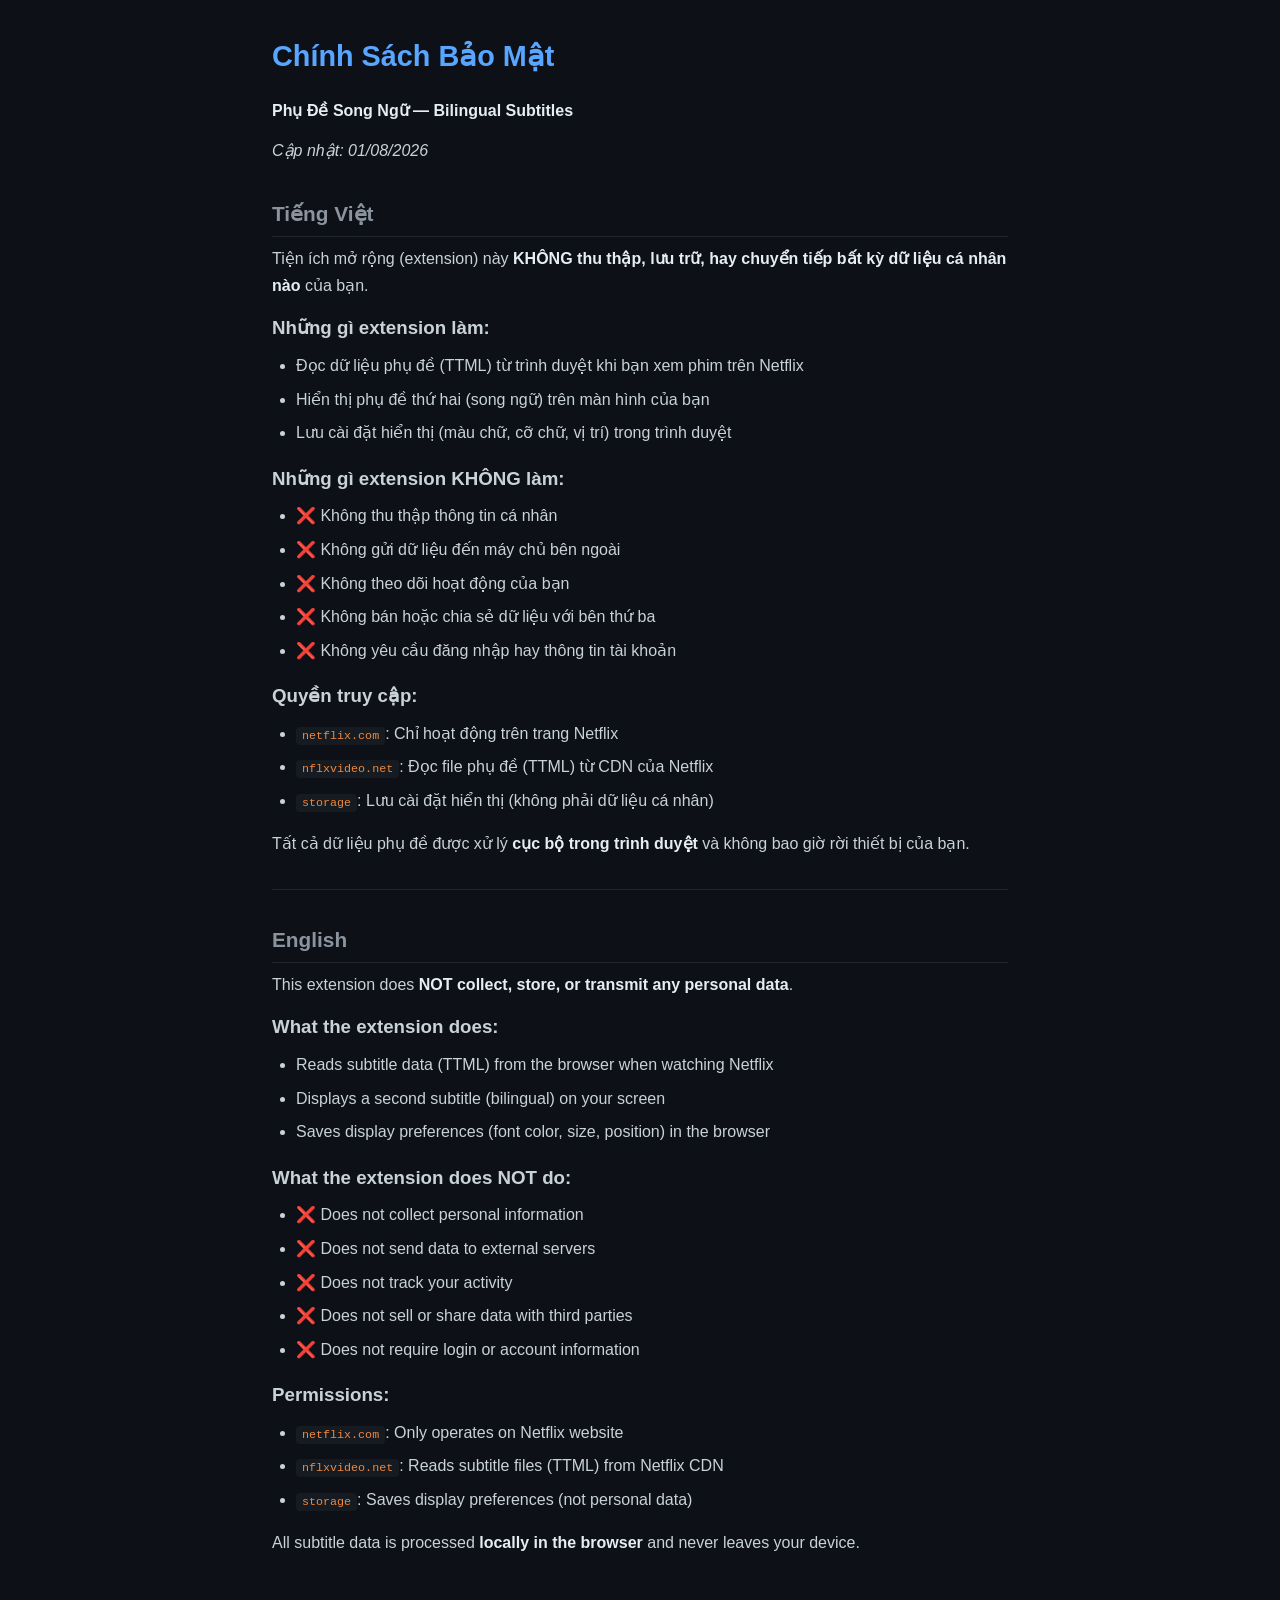
==== gh-pages/index.html @ a6baa19b "Phụ đề song ngữ — bilingual subtitles extension" ====
<!DOCTYPE html>
<html lang="vi">
<head>
  <meta charset="UTF-8">
  <meta name="viewport" content="width=device-width, initial-scale=1.0">
  <title>Chính Sách Bảo Mật — Phụ Đề Song Ngữ</title>
  <style>
    * { margin: 0; padding: 0; box-sizing: border-box; }
    body {
      font-family: -apple-system, BlinkMacSystemFont, 'Segoe UI', Roboto, sans-serif;
      background: #0d1117;
      color: #c9d1d9;
      line-height: 1.7;
      padding: 2rem;
      max-width: 800px;
      margin: 0 auto;
    }
    h1 { color: #58a6ff; margin-bottom: 1rem; font-size: 1.8rem; }
    h2 { color: #8b949e; margin: 2rem 0 0.5rem; font-size: 1.3rem; border-bottom: 1px solid #21262d; padding-bottom: 0.3rem; }
    p { margin-bottom: 0.8rem; }
    ul, ol { margin: 0.5rem 0 1rem 1.5rem; }
    li { margin-bottom: 0.4rem; }
    code { background: #161b22; padding: 2px 6px; border-radius: 4px; color: #f0883e; font-size: 0.9em; }
    strong { color: #e6edf3; }
    hr { border: none; border-top: 1px solid #21262d; margin: 2rem 0; }
  </style>
</head>
<body>
<h1>Chính Sách Bảo Mật</h1>
<p><strong>Phụ Đề Song Ngữ — Bilingual Subtitles</strong></p>
<p><em>Cập nhật: 01/08/2026</em>
</p>
<h2>Tiếng Việt</h2>
<p>Tiện ích mở rộng (extension) này <strong>KHÔNG thu thập, lưu trữ, hay chuyển tiếp bất kỳ dữ liệu cá nhân nào</strong> của bạn.</p>
<h3>Những gì extension làm:</h3>
<ul>
<li>Đọc dữ liệu phụ đề (TTML) từ trình duyệt khi bạn xem phim trên Netflix</li>
<li>Hiển thị phụ đề thứ hai (song ngữ) trên màn hình của bạn</li>
<li>Lưu cài đặt hiển thị (màu chữ, cỡ chữ, vị trí) trong trình duyệt</li>
</ul>
<h3>Những gì extension KHÔNG làm:</h3>
<ul>
<li>❌ Không thu thập thông tin cá nhân</li>
<li>❌ Không gửi dữ liệu đến máy chủ bên ngoài</li>
<li>❌ Không theo dõi hoạt động của bạn</li>
<li>❌ Không bán hoặc chia sẻ dữ liệu với bên thứ ba</li>
<li>❌ Không yêu cầu đăng nhập hay thông tin tài khoản</li>
</ul>
<h3>Quyền truy cập:</h3>
<ul>
<li><code>netflix.com</code>: Chỉ hoạt động trên trang Netflix</li>
<li><code>nflxvideo.net</code>: Đọc file phụ đề (TTML) từ CDN của Netflix</li>
<li><code>storage</code>: Lưu cài đặt hiển thị (không phải dữ liệu cá nhân)</li>
</ul>
<p>Tất cả dữ liệu phụ đề được xử lý <strong>cục bộ trong trình duyệt</strong> và không bao giờ rời thiết bị của bạn.</p>
<hr>
<h2>English</h2>
<p>This extension does <strong>NOT collect, store, or transmit any personal data</strong>.</p>
<h3>What the extension does:</h3>
<ul>
<li>Reads subtitle data (TTML) from the browser when watching Netflix</li>
<li>Displays a second subtitle (bilingual) on your screen</li>
<li>Saves display preferences (font color, size, position) in the browser</li>
</ul>
<h3>What the extension does NOT do:</h3>
<ul>
<li>❌ Does not collect personal information</li>
<li>❌ Does not send data to external servers</li>
<li>❌ Does not track your activity</li>
<li>❌ Does not sell or share data with third parties</li>
<li>❌ Does not require login or account information</li>
</ul>
<h3>Permissions:</h3>
<ul>
<li><code>netflix.com</code>: Only operates on Netflix website</li>
<li><code>nflxvideo.net</code>: Reads subtitle files (TTML) from Netflix CDN</li>
<li><code>storage</code>: Saves display preferences (not personal data)</li>
</ul>
<p>All subtitle data is processed <strong>locally in the browser</strong> and never leaves your device.</p>
</body>
</html>
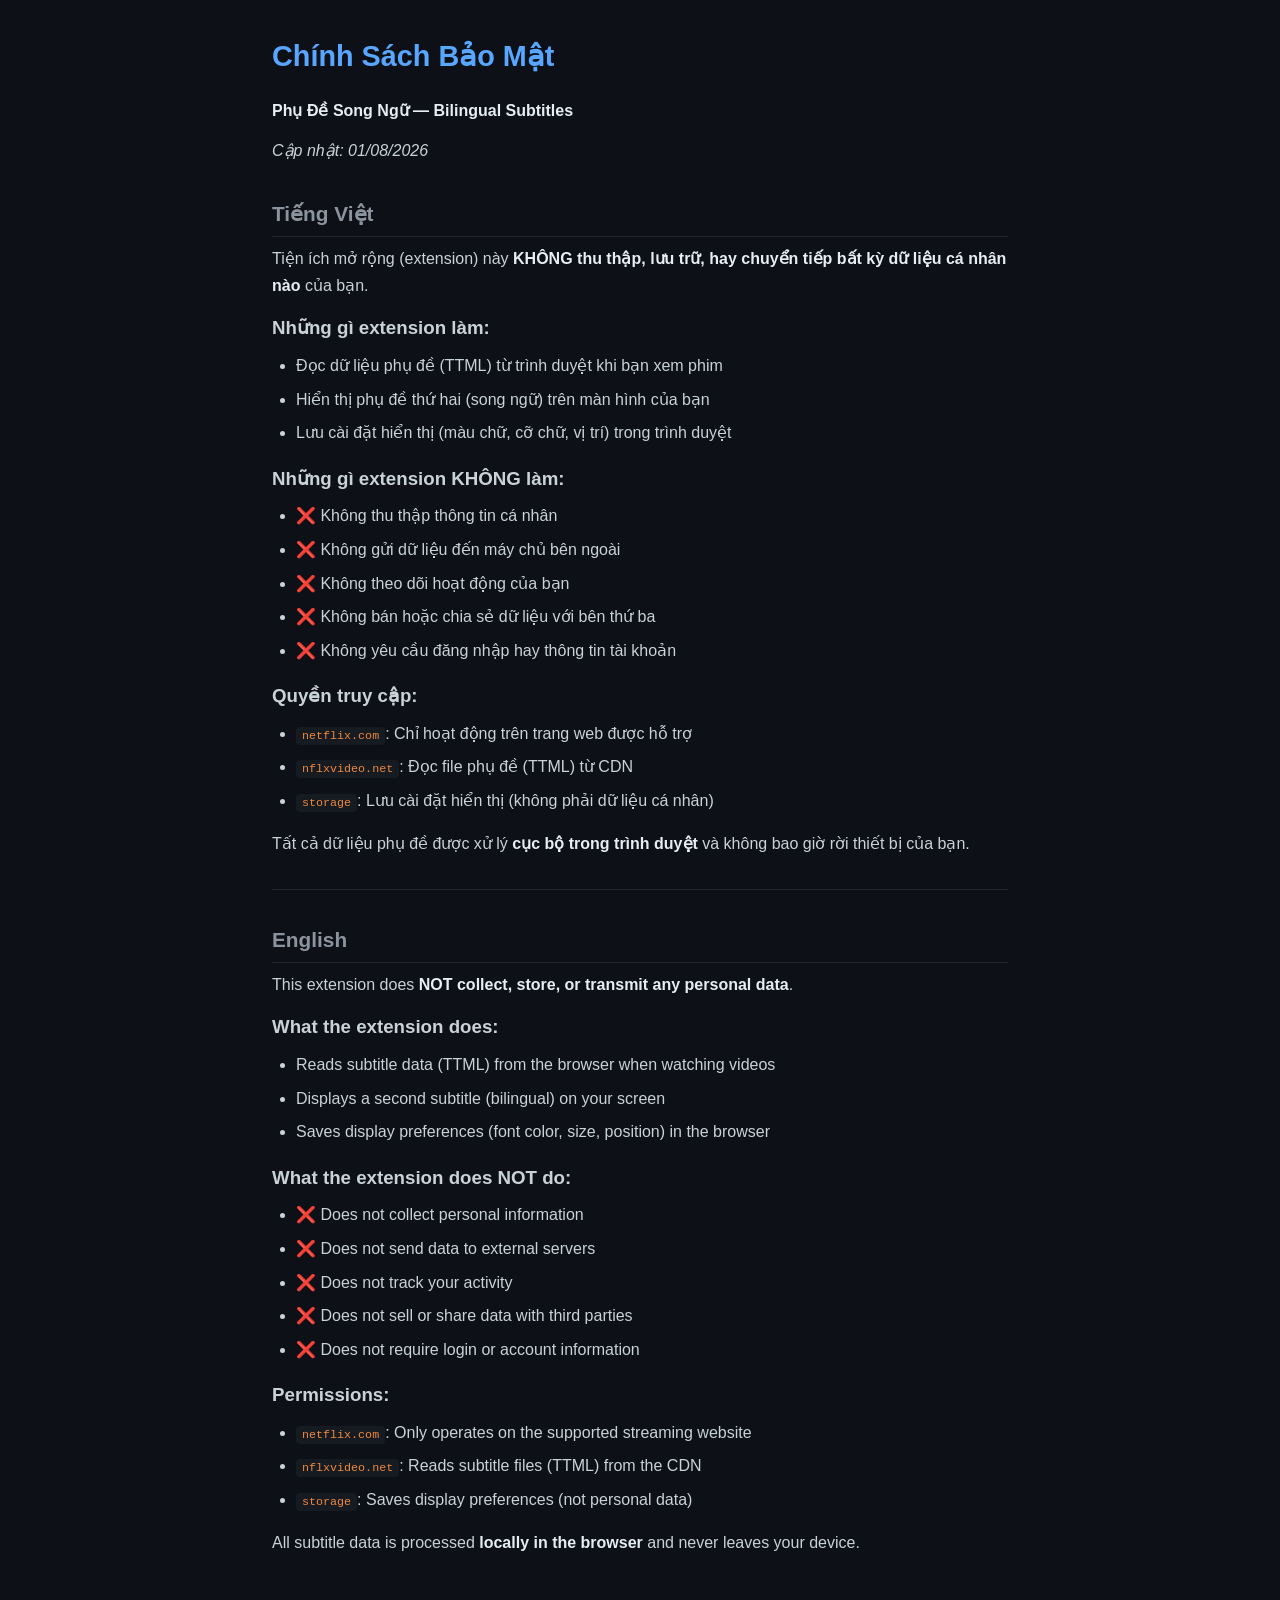
==== commit d5eaf0c9: "UI overhaul: fresh modern theme + brand & sponsor section (v1.0.1)" ====
--- a/gh-pages/index.html
+++ b/gh-pages/index.html
@@ -28,16 +28,18 @@
 <body>
 <h1>Chính Sách Bảo Mật</h1>
 <p><strong>Phụ Đề Song Ngữ — Bilingual Subtitles</strong></p>
-<p><em>Cập nhật: 01/08/2026</em>
-</p>
+<p><em>Cập nhật: 01/08/2026</em></p>
+
 <h2>Tiếng Việt</h2>
 <p>Tiện ích mở rộng (extension) này <strong>KHÔNG thu thập, lưu trữ, hay chuyển tiếp bất kỳ dữ liệu cá nhân nào</strong> của bạn.</p>
+
 <h3>Những gì extension làm:</h3>
 <ul>
-<li>Đọc dữ liệu phụ đề (TTML) từ trình duyệt khi bạn xem phim trên Netflix</li>
+<li>Đọc dữ liệu phụ đề (TTML) từ trình duyệt khi bạn xem phim</li>
 <li>Hiển thị phụ đề thứ hai (song ngữ) trên màn hình của bạn</li>
 <li>Lưu cài đặt hiển thị (màu chữ, cỡ chữ, vị trí) trong trình duyệt</li>
 </ul>
+
 <h3>Những gì extension KHÔNG làm:</h3>
 <ul>
 <li>❌ Không thu thập thông tin cá nhân</li>
@@ -46,22 +48,28 @@
 <li>❌ Không bán hoặc chia sẻ dữ liệu với bên thứ ba</li>
 <li>❌ Không yêu cầu đăng nhập hay thông tin tài khoản</li>
 </ul>
+
 <h3>Quyền truy cập:</h3>
 <ul>
-<li><code>netflix.com</code>: Chỉ hoạt động trên trang Netflix</li>
-<li><code>nflxvideo.net</code>: Đọc file phụ đề (TTML) từ CDN của Netflix</li>
+<li><code>netflix.com</code>: Chỉ hoạt động trên trang web được hỗ trợ</li>
+<li><code>nflxvideo.net</code>: Đọc file phụ đề (TTML) từ CDN</li>
 <li><code>storage</code>: Lưu cài đặt hiển thị (không phải dữ liệu cá nhân)</li>
 </ul>
+
 <p>Tất cả dữ liệu phụ đề được xử lý <strong>cục bộ trong trình duyệt</strong> và không bao giờ rời thiết bị của bạn.</p>
+
 <hr>
+
 <h2>English</h2>
 <p>This extension does <strong>NOT collect, store, or transmit any personal data</strong>.</p>
+
 <h3>What the extension does:</h3>
 <ul>
-<li>Reads subtitle data (TTML) from the browser when watching Netflix</li>
+<li>Reads subtitle data (TTML) from the browser when watching videos</li>
 <li>Displays a second subtitle (bilingual) on your screen</li>
 <li>Saves display preferences (font color, size, position) in the browser</li>
 </ul>
+
 <h3>What the extension does NOT do:</h3>
 <ul>
 <li>❌ Does not collect personal information</li>
@@ -70,12 +78,15 @@
 <li>❌ Does not sell or share data with third parties</li>
 <li>❌ Does not require login or account information</li>
 </ul>
+
 <h3>Permissions:</h3>
 <ul>
-<li><code>netflix.com</code>: Only operates on Netflix website</li>
-<li><code>nflxvideo.net</code>: Reads subtitle files (TTML) from Netflix CDN</li>
+<li><code>netflix.com</code>: Only operates on the supported streaming website</li>
+<li><code>nflxvideo.net</code>: Reads subtitle files (TTML) from the CDN</li>
 <li><code>storage</code>: Saves display preferences (not personal data)</li>
 </ul>
+
 <p>All subtitle data is processed <strong>locally in the browser</strong> and never leaves your device.</p>
+
 </body>
 </html>
